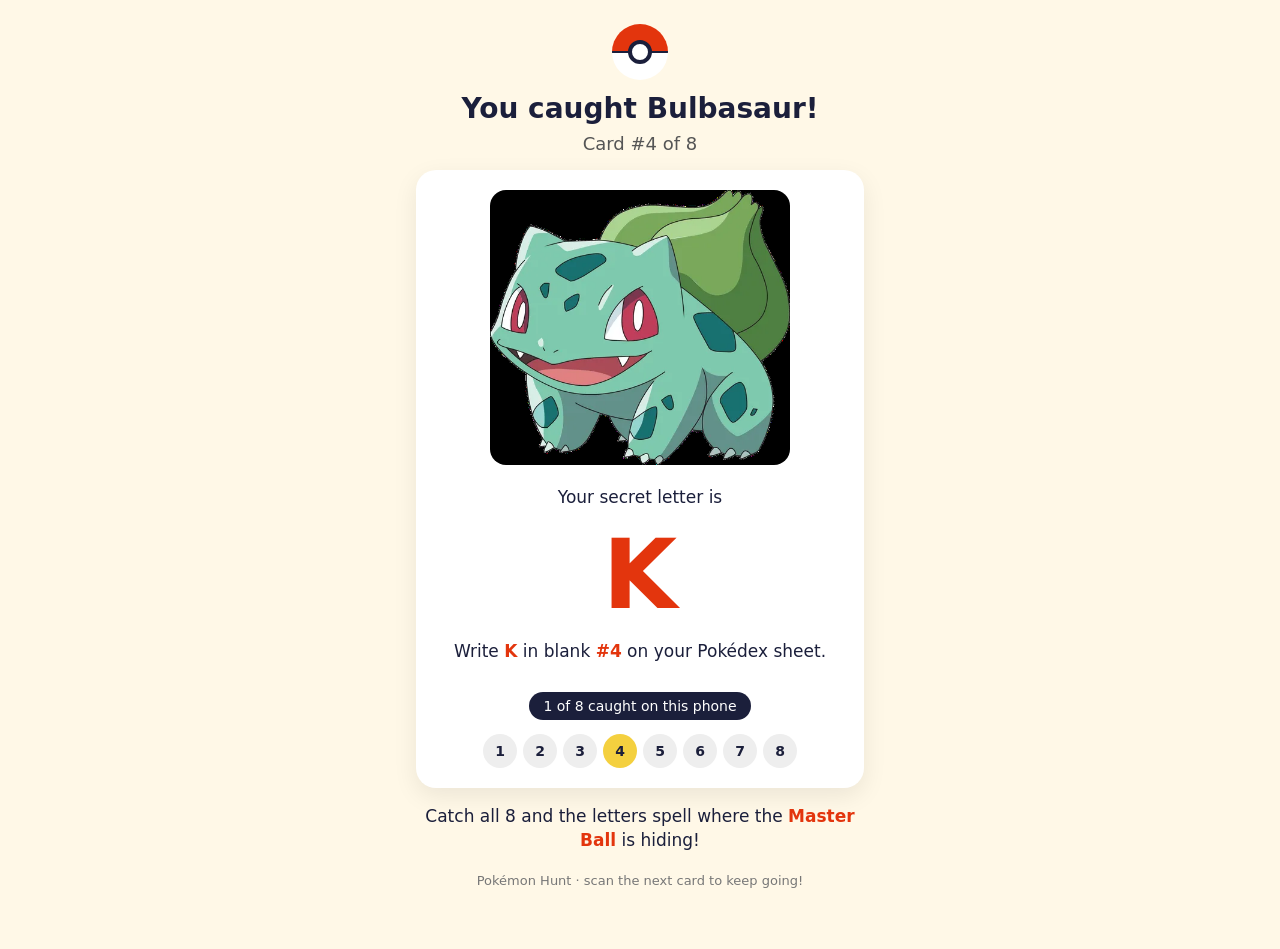
==== catch/bulbasaur.html @ e27be686 "Pokémon QR hunt site and printable kit Co-Authored-By: Claude Fable 5.1 <noreply@anthropic.com> Clau" ====
<!doctype html><html lang="en"><head><meta charset="utf-8">
<meta name="viewport" content="width=device-width,initial-scale=1"><title>You caught Bulbasaur!</title>
<link rel="stylesheet" href="../style.css"></head><body><div class="wrap">
<div class="ball"></div>
<h1>You caught Bulbasaur!</h1><p class="sub">Card #4 of 8</p>
<div class="card"><img src="../img/bulbasaur.png" alt="Bulbasaur">
<p class="hint">Your secret letter is</p><div class="letter">K</div>
<p class="hint">Write <b>K</b> in blank <b>#4</b> on your Pokédex sheet.</p>
<div class="badge" id="count"></div><div class="prog" id="prog"></div></div>
<p class="hint">Catch all 8 and the letters spell where the <b>Master Ball</b> is hiding!</p>
<p class="small">Pokémon Hunt · scan the next card to keep going!</p></div>

<script>
(function(){
  var KEY='pokehunt_caught';var n=8;var me=4;var caught=[];
  try{caught=JSON.parse(localStorage.getItem(KEY)||'[]');if(me&&caught.indexOf(me)<0){caught.push(me);}localStorage.setItem(KEY,JSON.stringify(caught));}catch(e){}
  var el=document.getElementById('prog');if(!el)return;var h='';
  for(var i=1;i<=n;i++){h+='<span class="'+(caught.indexOf(i)>=0?'on':'')+'">'+i+'</span>';}
  el.innerHTML=h;var b=document.getElementById('count');if(b)b.textContent=caught.length+' of '+n+' caught on this phone';
})();
</script></body></html>
---- style.css ----
:root{--red:#E3350D;--dark:#1b1f3b;--bg:#fff8e7}
*{box-sizing:border-box}body{margin:0;font-family:system-ui,-apple-system,Segoe UI,Roboto,sans-serif;background:var(--bg);color:var(--dark);text-align:center}
.wrap{max-width:480px;margin:0 auto;padding:24px 16px 48px}
.ball{width:56px;height:56px;border-radius:50%;background:linear-gradient(#E3350D 0 48%,#1b1f3b 48% 52%,#fff 52%);margin:0 auto 12px;position:relative}
.ball:after{content:"";position:absolute;left:50%;top:50%;width:16px;height:16px;border:4px solid #1b1f3b;border-radius:50%;background:#fff;transform:translate(-50%,-50%)}
h1{font-size:28px;margin:8px 0}.sub{font-size:18px;color:#555;margin:0 0 16px}
.card{background:#fff;border-radius:20px;padding:20px;box-shadow:0 8px 24px rgba(0,0,0,.08);margin:16px 0}
.card img{width:100%;max-width:300px;border-radius:16px}
.letter{font-size:96px;font-weight:900;line-height:1;margin:8px 0;color:var(--red)}
.hint{font-size:17px;line-height:1.4}.hint b{color:var(--red)}
.badge{display:inline-block;background:var(--dark);color:#fff;border-radius:999px;padding:6px 14px;font-size:14px;margin-top:12px}
.btn{display:block;width:100%;padding:16px;margin:12px 0;border-radius:14px;font-size:18px;font-weight:700;text-decoration:none;color:#fff;background:var(--red)}
.btn.alt{background:var(--dark)}
.prog{display:flex;gap:6px;justify-content:center;margin-top:14px;flex-wrap:wrap}.prog span{width:34px;height:34px;border-radius:50%;background:#eee;display:flex;align-items:center;justify-content:center;font-weight:700;font-size:14px}.prog span.on{background:#F4D03F}
.small{font-size:13px;color:#777;margin-top:20px}
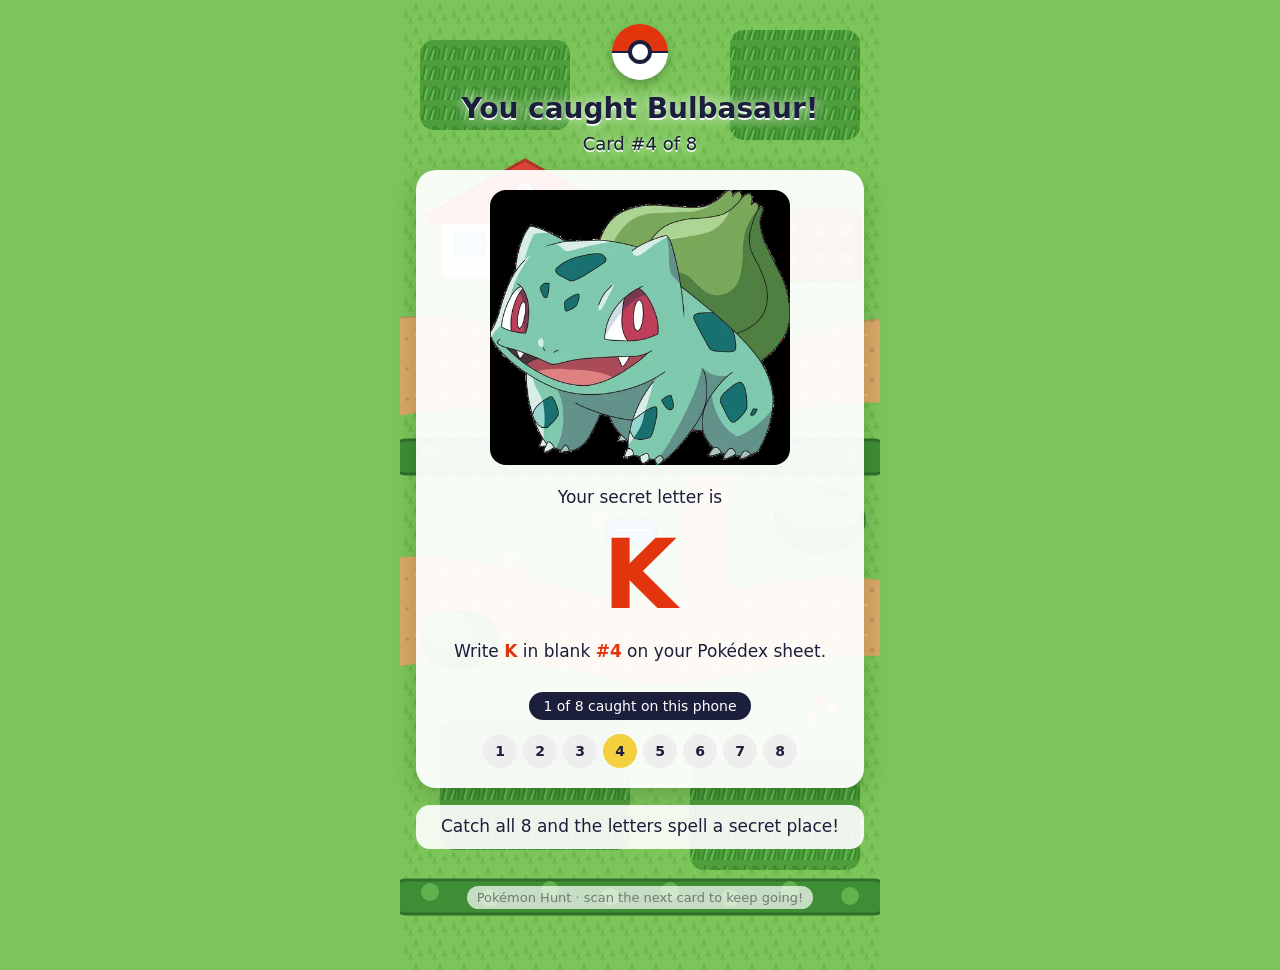
==== commit e8de1a15: "Game-world background, per-Pokémon video support, Zeke's Dad prize message Co-Authored-By: Claude Fa" ====
--- a/catch/bulbasaur.html
+++ b/catch/bulbasaur.html
@@ -1,13 +1,13 @@
 <!doctype html><html lang="en"><head><meta charset="utf-8">
 <meta name="viewport" content="width=device-width,initial-scale=1"><title>You caught Bulbasaur!</title>
-<link rel="stylesheet" href="../style.css"></head><body><div class="wrap">
+<link rel="stylesheet" href="../style.css"><style>body{background-image:url(../assets/bg.svg)}</style></head><body><div class="wrap">
 <div class="ball"></div>
 <h1>You caught Bulbasaur!</h1><p class="sub">Card #4 of 8</p>
 <div class="card"><img src="../img/bulbasaur.png" alt="Bulbasaur">
 <p class="hint">Your secret letter is</p><div class="letter">K</div>
 <p class="hint">Write <b>K</b> in blank <b>#4</b> on your Pokédex sheet.</p>
 <div class="badge" id="count"></div><div class="prog" id="prog"></div></div>
-<p class="hint">Catch all 8 and the letters spell where the <b>Master Ball</b> is hiding!</p>
+<p class="hint" style="background:rgba(255,255,255,.9);border-radius:14px;padding:10px">Catch all 8 and the letters spell a secret place!</p>
 <p class="small">Pokémon Hunt · scan the next card to keep going!</p></div>
 
 <script>
--- a/style.css
+++ b/style.css
@@ -1,11 +1,14 @@
 
-:root{--red:#E3350D;--dark:#1b1f3b;--bg:#fff8e7}
-*{box-sizing:border-box}body{margin:0;font-family:system-ui,-apple-system,Segoe UI,Roboto,sans-serif;background:var(--bg);color:var(--dark);text-align:center}
+:root{--red:#E3350D;--dark:#1b1f3b;--bg:#7CC55A}
+*{box-sizing:border-box}body{margin:0;font-family:system-ui,-apple-system,Segoe UI,Roboto,sans-serif;background:var(--bg) center top/480px auto repeat-y;color:var(--dark);text-align:center;min-height:100vh}
 .wrap{max-width:480px;margin:0 auto;padding:24px 16px 48px}
 .ball{width:56px;height:56px;border-radius:50%;background:linear-gradient(#E3350D 0 48%,#1b1f3b 48% 52%,#fff 52%);margin:0 auto 12px;position:relative}
 .ball:after{content:"";position:absolute;left:50%;top:50%;width:16px;height:16px;border:4px solid #1b1f3b;border-radius:50%;background:#fff;transform:translate(-50%,-50%)}
 h1{font-size:28px;margin:8px 0}.sub{font-size:18px;color:#555;margin:0 0 16px}
-.card{background:#fff;border-radius:20px;padding:20px;box-shadow:0 8px 24px rgba(0,0,0,.08);margin:16px 0}
+.card{background:rgba(255,255,255,.94);border-radius:20px;padding:20px;box-shadow:0 8px 24px rgba(0,0,0,.18);margin:16px 0}
+h1,.sub{text-shadow:0 2px 0 rgba(255,255,255,.9),0 0 14px rgba(255,255,255,.9)}.sub{color:var(--dark)}
+.small{color:var(--dark);background:rgba(255,255,255,.7);display:inline-block;padding:4px 10px;border-radius:999px}
+.ball{box-shadow:0 4px 10px rgba(0,0,0,.25)}
 .card img{width:100%;max-width:300px;border-radius:16px}
 .letter{font-size:96px;font-weight:900;line-height:1;margin:8px 0;color:var(--red)}
 .hint{font-size:17px;line-height:1.4}.hint b{color:var(--red)}
@@ -14,3 +17,4 @@
 .btn.alt{background:var(--dark)}
 .prog{display:flex;gap:6px;justify-content:center;margin-top:14px;flex-wrap:wrap}.prog span{width:34px;height:34px;border-radius:50%;background:#eee;display:flex;align-items:center;justify-content:center;font-weight:700;font-size:14px}.prog span.on{background:#F4D03F}
 .small{font-size:13px;color:#777;margin-top:20px}
+.vid{width:100%;max-width:440px;border-radius:20px;box-shadow:0 8px 24px rgba(0,0,0,.15);background:#000}
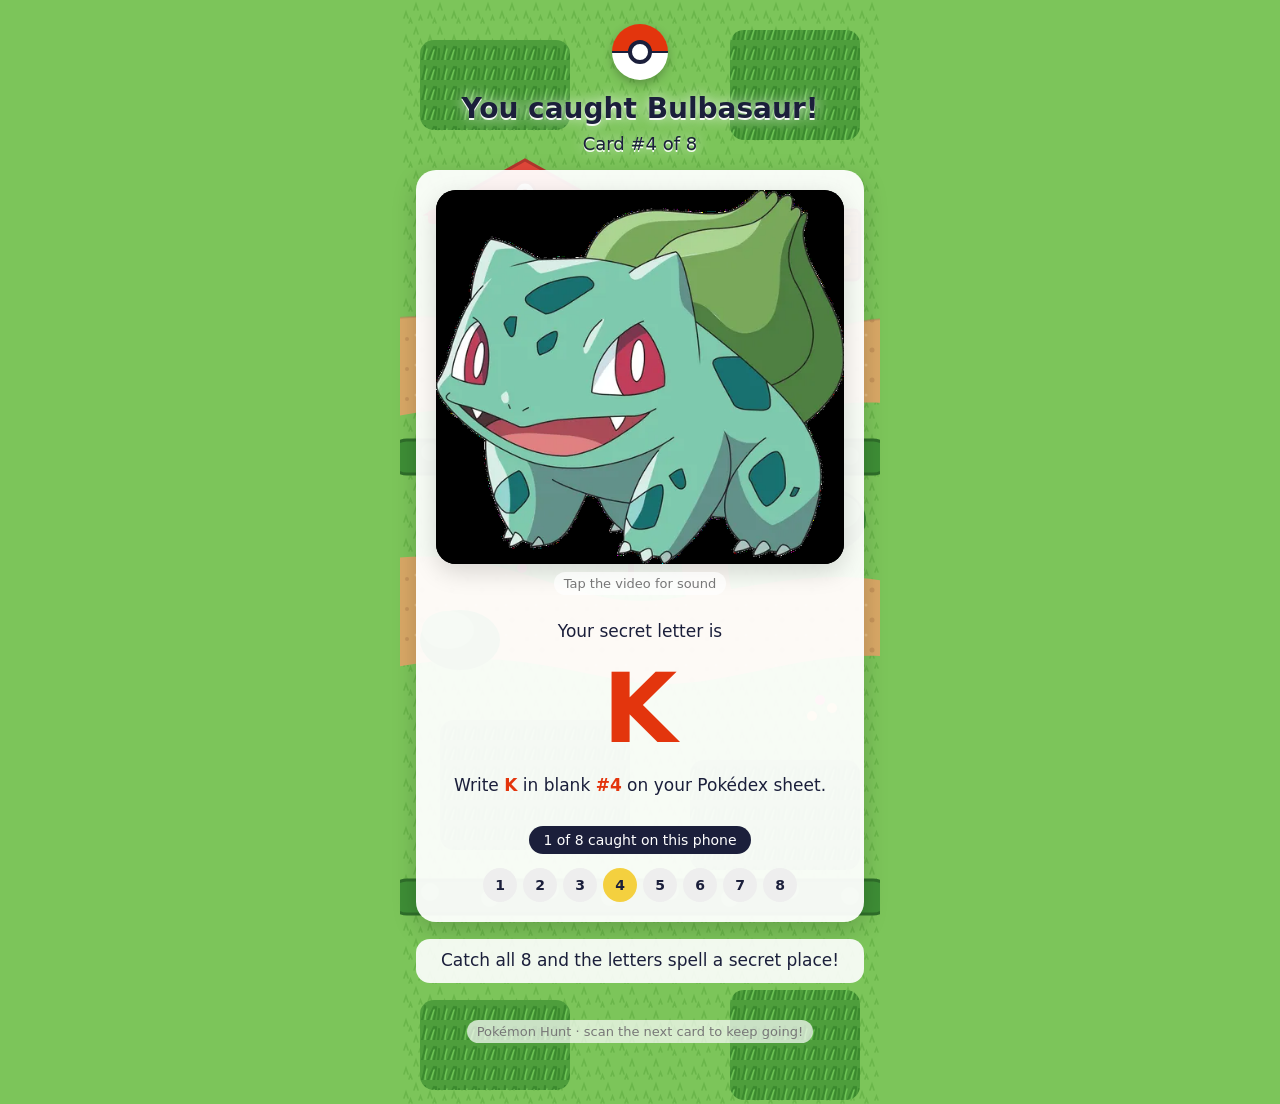
==== commit ea409599: "Add a video to each catch page Co-Authored-By: Claude Fable 5.1 <noreply@anthropic.com> Claude-Sessi" ====
--- a/catch/bulbasaur.html
+++ b/catch/bulbasaur.html
@@ -3,7 +3,7 @@
 <link rel="stylesheet" href="../style.css"><style>body{background-image:url(../assets/bg.svg)}</style></head><body><div class="wrap">
 <div class="ball"></div>
 <h1>You caught Bulbasaur!</h1><p class="sub">Card #4 of 8</p>
-<div class="card"><img src="../img/bulbasaur.png" alt="Bulbasaur">
+<div class="card"><video class="vid" autoplay muted loop playsinline poster="../img/bulbasaur.png" onclick="this.muted=!this.muted"><source src="../assets/bulbasaur.mp4" type="video/mp4"></video><p class="small" style="margin:4px 0 8px">Tap the video for sound</p>
 <p class="hint">Your secret letter is</p><div class="letter">K</div>
 <p class="hint">Write <b>K</b> in blank <b>#4</b> on your Pokédex sheet.</p>
 <div class="badge" id="count"></div><div class="prog" id="prog"></div></div>
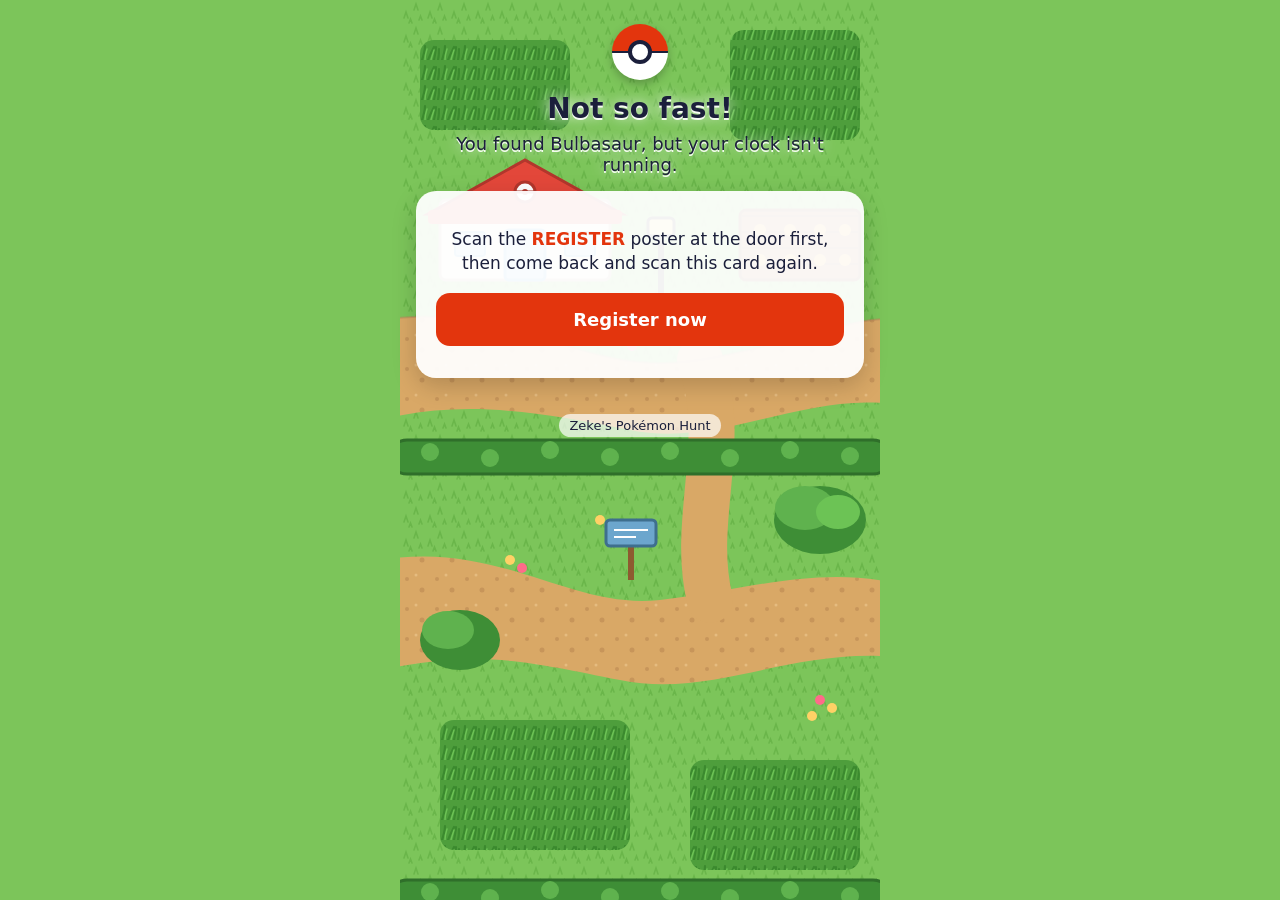
==== commit bbfc5866: "v2: registration, per-phone timer, auto prize after 8 catches, host leaderboard Co-Authored-By: Clau" ====
--- a/catch/bulbasaur.html
+++ b/catch/bulbasaur.html
@@ -1,21 +1,18 @@
 <!doctype html><html lang="en"><head><meta charset="utf-8">
 <meta name="viewport" content="width=device-width,initial-scale=1"><title>You caught Bulbasaur!</title>
-<link rel="stylesheet" href="../style.css"><style>body{background-image:url(../assets/bg.svg)}</style></head><body><div class="wrap">
-<div class="ball"></div>
-<h1>You caught Bulbasaur!</h1><p class="sub">Card #4 of 8</p>
-<div class="card"><video class="vid" autoplay muted loop playsinline poster="../img/bulbasaur.png" onclick="this.muted=!this.muted"><source src="../assets/bulbasaur.mp4" type="video/mp4"></video><p class="small" style="margin:4px 0 8px">Tap the video for sound</p>
-<p class="hint">Your secret letter is</p><div class="letter">K</div>
-<p class="hint">Write <b>K</b> in blank <b>#4</b> on your Pokédex sheet.</p>
-<div class="badge" id="count"></div><div class="prog" id="prog"></div></div>
-<p class="hint" style="background:rgba(255,255,255,.9);border-radius:14px;padding:10px">Catch all 8 and the letters spell a secret place!</p>
-<p class="small">Pokémon Hunt · scan the next card to keep going!</p></div>
-
-<script>
-(function(){
-  var KEY='pokehunt_caught';var n=8;var me=4;var caught=[];
-  try{caught=JSON.parse(localStorage.getItem(KEY)||'[]');if(me&&caught.indexOf(me)<0){caught.push(me);}localStorage.setItem(KEY,JSON.stringify(caught));}catch(e){}
-  var el=document.getElementById('prog');if(!el)return;var h='';
-  for(var i=1;i<=n;i++){h+='<span class="'+(caught.indexOf(i)>=0?'on':'')+'">'+i+'</span>';}
-  el.innerHTML=h;var b=document.getElementById('count');if(b)b.textContent=caught.length+' of '+n+' caught on this phone';
-})();
-</script></body></html>+<link rel="stylesheet" href="../style.css"><style>body{background-image:url(../assets/bg.svg)}</style></head>
+<body><div class="wrap"><div class="ball"></div>
+<div id="unreg" class="hidden"><h1>Not so fast!</h1><p class="sub">You found Bulbasaur, but your clock isn't running.</p>
+<div class="card"><p class="hint">Scan the <b>REGISTER</b> poster at the door first, then come back and scan this card again.</p>
+<a class="btn" href="../register.html">Register now</a></div></div>
+<div id="ok" class="hidden"><h1>You caught Bulbasaur!</h1><p class="sub">Card #4 of 8</p>
+<div class="card"><video class="vid" autoplay muted loop playsinline poster="../img/bulbasaur.png" onclick="this.muted=!this.muted"><source src="../assets/bulbasaur.mp4" type="video/mp4"></video><p class="small" style="margin:4px 0 8px">Tap the video for sound</p><div class="timer" id="timer">00:00</div>
+<div class="badge" id="count"></div><div class="prog" id="prog"></div>
+<p class="hint" id="next" style="margin-top:14px">Keep going, <b id="who"></b>! Find the next card.</p>
+<a class="btn gold hidden" id="prize" href="../prize/master-ball-7x4k.html">⭐ ALL 8 CAUGHT! Tap for your prize</a></div></div>
+<p class="small">Zeke's Pokémon Hunt</p></div>
+<script src="../hunt.js"></script><script>var s=HUNT.catchOne(4);
+if(!s){document.getElementById('unreg').classList.remove('hidden');}
+else{document.getElementById('ok').classList.remove('hidden');document.getElementById('who').textContent=s.name;HUNT.renderProg(s);HUNT.tick(s);
+ if(s.end){document.getElementById('next').classList.add('hidden');document.getElementById('prize').classList.remove('hidden');
+   setTimeout(function(){location.href='../prize/master-ball-7x4k.html';},4000);}}</script></body></html>
--- a/style.css
+++ b/style.css
@@ -1,20 +1,23 @@
 
-:root{--red:#E3350D;--dark:#1b1f3b;--bg:#7CC55A}
+:root{--red:#E3350D;--dark:#1b1f3b;--bg:#7CC55A;--yellow:#F4D03F}
 *{box-sizing:border-box}body{margin:0;font-family:system-ui,-apple-system,Segoe UI,Roboto,sans-serif;background:var(--bg) center top/480px auto repeat-y;color:var(--dark);text-align:center;min-height:100vh}
 .wrap{max-width:480px;margin:0 auto;padding:24px 16px 48px}
-.ball{width:56px;height:56px;border-radius:50%;background:linear-gradient(#E3350D 0 48%,#1b1f3b 48% 52%,#fff 52%);margin:0 auto 12px;position:relative}
+.ball{width:56px;height:56px;border-radius:50%;background:linear-gradient(#E3350D 0 48%,#1b1f3b 48% 52%,#fff 52%);margin:0 auto 12px;position:relative;box-shadow:0 4px 10px rgba(0,0,0,.25)}
 .ball:after{content:"";position:absolute;left:50%;top:50%;width:16px;height:16px;border:4px solid #1b1f3b;border-radius:50%;background:#fff;transform:translate(-50%,-50%)}
-h1{font-size:28px;margin:8px 0}.sub{font-size:18px;color:#555;margin:0 0 16px}
+h1{font-size:28px;margin:8px 0}.sub{font-size:18px;margin:0 0 16px}h1,.sub{text-shadow:0 2px 0 rgba(255,255,255,.9),0 0 14px rgba(255,255,255,.9)}
 .card{background:rgba(255,255,255,.94);border-radius:20px;padding:20px;box-shadow:0 8px 24px rgba(0,0,0,.18);margin:16px 0}
-h1,.sub{text-shadow:0 2px 0 rgba(255,255,255,.9),0 0 14px rgba(255,255,255,.9)}.sub{color:var(--dark)}
-.small{color:var(--dark);background:rgba(255,255,255,.7);display:inline-block;padding:4px 10px;border-radius:999px}
-.ball{box-shadow:0 4px 10px rgba(0,0,0,.25)}
 .card img{width:100%;max-width:300px;border-radius:16px}
-.letter{font-size:96px;font-weight:900;line-height:1;margin:8px 0;color:var(--red)}
+.vid{width:100%;max-width:440px;border-radius:20px;box-shadow:0 8px 24px rgba(0,0,0,.15);background:#000}
 .hint{font-size:17px;line-height:1.4}.hint b{color:var(--red)}
 .badge{display:inline-block;background:var(--dark);color:#fff;border-radius:999px;padding:6px 14px;font-size:14px;margin-top:12px}
-.btn{display:block;width:100%;padding:16px;margin:12px 0;border-radius:14px;font-size:18px;font-weight:700;text-decoration:none;color:#fff;background:var(--red)}
-.btn.alt{background:var(--dark)}
-.prog{display:flex;gap:6px;justify-content:center;margin-top:14px;flex-wrap:wrap}.prog span{width:34px;height:34px;border-radius:50%;background:#eee;display:flex;align-items:center;justify-content:center;font-weight:700;font-size:14px}.prog span.on{background:#F4D03F}
-.small{font-size:13px;color:#777;margin-top:20px}
-.vid{width:100%;max-width:440px;border-radius:20px;box-shadow:0 8px 24px rgba(0,0,0,.15);background:#000}
+.btn{display:block;width:100%;padding:16px;margin:12px 0;border:0;border-radius:14px;font-size:18px;font-weight:700;text-decoration:none;color:#fff;background:var(--red);cursor:pointer}
+.btn.alt{background:var(--dark)}.btn.gold{background:var(--yellow);color:var(--dark)}
+.prog{display:flex;gap:6px;justify-content:center;margin-top:14px;flex-wrap:wrap}.prog span{width:34px;height:34px;border-radius:50%;background:#eee;display:flex;align-items:center;justify-content:center;font-weight:700;font-size:14px}.prog span.on{background:var(--yellow)}
+.small{font-size:13px;color:var(--dark);background:rgba(255,255,255,.7);display:inline-block;padding:4px 10px;border-radius:999px;margin-top:20px}
+.timer{font-variant-numeric:tabular-nums;font-size:40px;font-weight:900;letter-spacing:1px;color:var(--dark);margin:6px 0}
+.timer.done{color:#1a8f3c}
+input.name{width:100%;font-size:20px;padding:14px;border:2px solid #ccc;border-radius:12px;text-align:center}
+.steps{text-align:left;font-size:16px;line-height:1.5;padding-left:22px;margin:8px 0}
+.hidden{display:none !important}
+table{width:100%;border-collapse:collapse;font-size:16px}td,th{padding:8px 6px;border-bottom:1px solid #eee;text-align:left}th{font-size:13px;color:#666}td.t{font-variant-numeric:tabular-nums;font-weight:700}
+.rank{font-weight:900;color:var(--red);width:30px}
